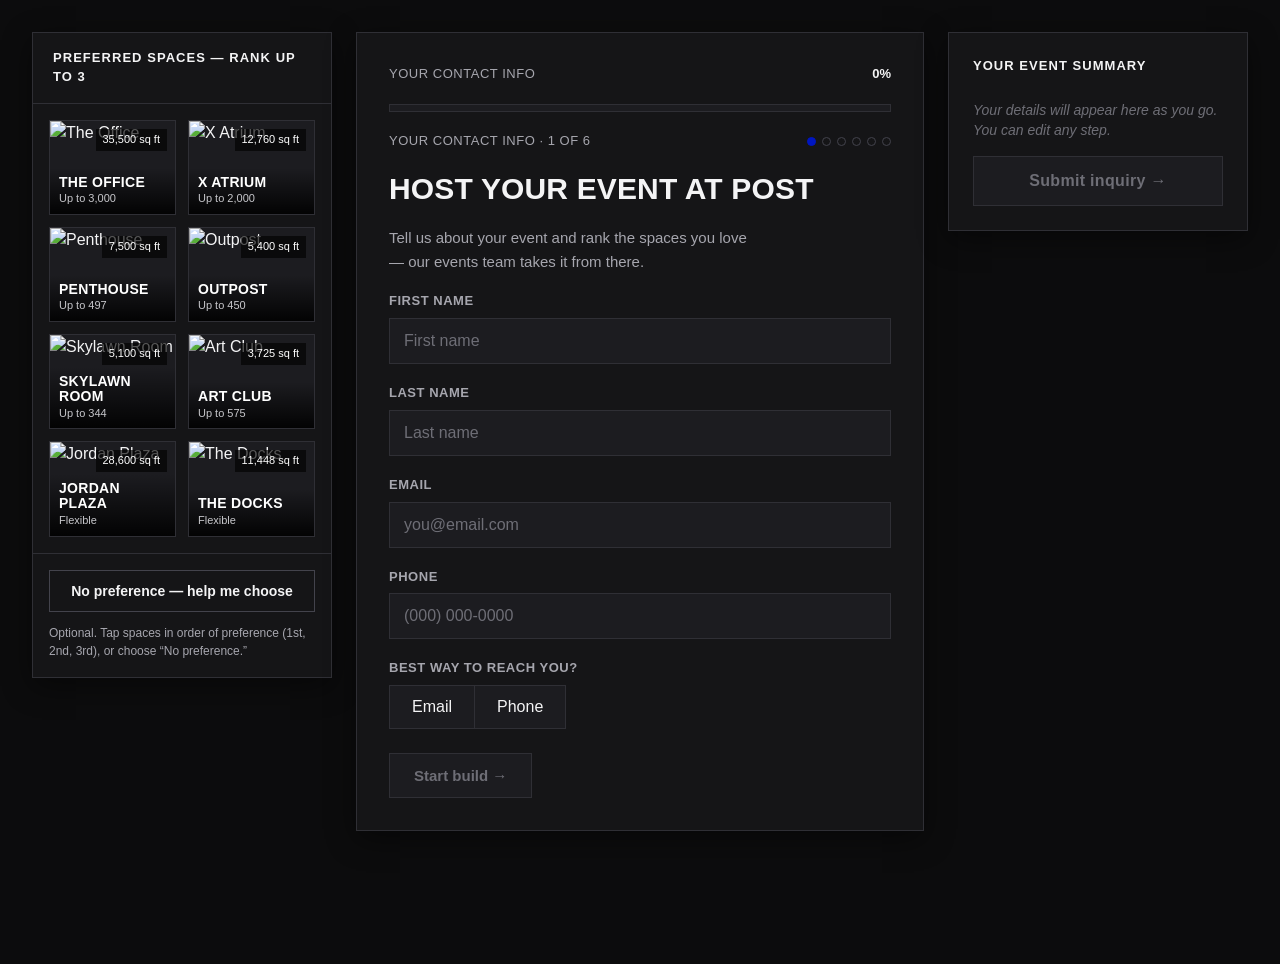
==== src/index.html @ c073edd9 "POST venue-rental inquiry form — initial commit Vanilla HTML/CSS/JS multi-step inquiry form for post" ====
<!DOCTYPE html>
<html lang="en">
<head>
  <meta charset="utf-8">
  <meta name="viewport" content="width=device-width, initial-scale=1">
  <title>POST Venue Rental — Inquiry Form (preview)</title>

  <!-- POST brand font: Adobe Fonts kit (neue-haas-grotesk-display).
       Same kit the live posthtx.com site loads. In Webflow this is already
       injected site-wide via Project Settings → Fonts, so the embed doesn't
       need this link — it's here only so the standalone preview renders right. -->
  <link rel="stylesheet" href="https://use.typekit.net/wnx0ooa.css">

  <!-- Local preview path. In production these are referenced from the CDN:
       https://cdn.lovettgroup.com/posthtx/venuerental/css/inquiry-form.css?v0.1

       PREVIEW MUST BE SERVED OVER HTTP (not file://) — the app fetches
       data/venues.json, which browsers block on file://. From src/ run:
         python3 -m http.server 8765
       then open http://localhost:8765/index.html -->
  <link rel="stylesheet" href="css/inquiry-form.css">

  <!-- Page chrome for the standalone preview only (not part of the embed).
       Dark full-height page so the form's dark theme fills the viewport. -->
  <style>
    html, body { height: 100%; margin: 0; }
    body { background: #0c0c0d; padding: 32px; }
    @media screen and (max-width: 600px) { body { padding: 0; } }
  </style>
</head>
<body>

  <!-- ===== Mount point. This single div is what gets embedded in Webflow. ===== -->
  <div data-pvr-root></div>

  <!-- Load order matters: config + adapter BEFORE the app. -->
  <script src="js/config.js"></script>
  <script src="js/integrations/event-temple.js"></script>
  <script src="js/inquiry-form.js"></script>
</body>
</html>
---- src/css/inquiry-form.css ----
/* ============================================================================
 * POST Venue Rental — Inquiry Form  ·  DARK design system
 * ----------------------------------------------------------------------------
 * One token set, applied consistently. Edit tokens, not individual rules.
 *   - DARK surfaces, POST blue accent, POST sky solid progress.
 *   - ONE border token (--border) used everywhere (panels, inputs, table, etc).
 *   - SHARP corners (no radius) — except step dots, which are round.
 *   - Base font-weight 500; display headings 700.
 *   - Buttons: two variants only — .btn--primary (blue) / .btn--ghost (outline).
 *   - 4px spacing scale (--sp1..--sp8).
 * Everything namespaced under .pvr.
 * ========================================================================== */

.pvr {
  /* ---- Brand ---- */
  --post-blue: #0016c1;
  --post-sky: #2db2eb;
  --post-shop: #34885d;
  --post-work: #994b03;
  --post-music: #676767;
  --pink: #f54544;
  --link-hover: #c6e6ff;
  --white: #fff;
  --black: #000;

  /* ---- Surfaces (dark) ---- */
  --bg: #0c0c0d;            /* page */
  --surface: #151517;       /* blocks / panels */
  --surface-2: #1c1c20;     /* insets: inputs, chips, tags */
  --surface-3: #26262b;     /* hover */
  --border: #2f2f35;        /* THE border — hairlines everywhere */
  --border-2: #43434c;      /* stronger: ghost-button outline, focus ring base */

  /* ---- Text ---- */
  --text: #f4f4f5;
  --text-soft: #a6a6ae;
  --text-faint: #6e6e76;

  /* ---- Intent ---- */
  --accent: var(--post-blue);
  --accent-hover: #1a2ee0;
  --accent-tint: rgba(0, 22, 193, .24);
  --on-accent: #fff;
  --progress: var(--post-sky);   /* solid, no gradient */
  --danger: var(--pink);

  /* ---- Type ---- */
  --font: 'neue-haas-grotesk-display', arial, helvetica, sans-serif;
  --fw: 500;            /* regular text */
  --fw-semi: 600;       /* labels / buttons */
  --fw-bold: 700;       /* display headings */

  /* ---- Spacing (4px scale) ---- */
  --sp1: 4px; --sp2: 8px; --sp3: 12px; --sp4: 16px; --sp5: 20px; --sp6: 24px; --sp7: 32px; --sp8: 40px;

  width: 100%;
  font-family: var(--font);
  font-size: 16px;
  font-weight: var(--fw);
  line-height: 1.45;
  color: var(--text);
  background: var(--bg);
}

.pvr *, .pvr *::before, .pvr *::after { box-sizing: border-box; margin: 0; padding: 0; }
.pvr button, .pvr input, .pvr select, .pvr textarea { font-family: inherit; font-weight: var(--fw); }
.sr-only { position: absolute; width: 1px; height: 1px; padding: 0; margin: -1px; overflow: hidden; clip: rect(0, 0, 0, 0); white-space: nowrap; border: 0; }

/* ============================ LAYOUT ============================ */
.pvr .app {
  display: grid;
  grid-template-columns: minmax(300px, 24%) 1fr minmax(300px, 24%);
  align-items: start;
  gap: var(--sp6);
  position: relative;
}
.pvr .panel-left,
.pvr .panel-mid,
.pvr .panel-right {
  background: var(--surface);
  border: 1px solid var(--border);
  box-shadow: 0 8px 28px rgba(0, 0, 0, .45);
}
.pvr .panel-left  { overflow: hidden; }
.pvr .panel-mid   { padding: var(--sp7); display: flex; flex-direction: column; gap: var(--sp5); min-height: 560px; }
.pvr .panel-right { padding: var(--sp6); display: flex; flex-direction: column; }
.pvr .panel-header {
  padding: var(--sp4) var(--sp5); border-bottom: 1px solid var(--border);
  font-size: 13px; letter-spacing: .08em; text-transform: uppercase; color: var(--text); font-weight: var(--fw-semi);
}

/* ============================ BUTTONS ============================
 * Two variants applied to the concrete classes the markup uses.
 * primary  → .btn-next, .submit-btn, .lb-select-btn, mobile next/submit
 * ghost    → .btn-back, .no-pref-btn, .lb-close, .vctrl, mobile back
 * ================================================================ */
.pvr .btn-next, .pvr .submit-btn, .pvr .lb-select-btn,
.pvr .btn-back, .pvr .no-pref-btn {
  font-family: var(--font); font-weight: var(--fw-semi); cursor: pointer; transition: background .12s, border-color .12s, color .12s;
}
/* primary */
.pvr .btn-next, .pvr .submit-btn, .pvr .lb-select-btn {
  background: var(--accent); border: 1px solid var(--accent); color: var(--on-accent);
}
.pvr .btn-next:hover, .pvr .submit-btn:hover:not(:disabled), .pvr .lb-select-btn:hover { background: var(--accent-hover); border-color: var(--accent-hover); }
/* ghost / outline */
.pvr .btn-back, .pvr .no-pref-btn {
  background: transparent; border: 1px solid var(--border-2); color: var(--text);
}
.pvr .btn-back:hover, .pvr .no-pref-btn:hover { background: var(--surface-3); border-color: var(--text-faint); }
/* disabled (any button) */
.pvr .btn-next:disabled, .pvr .submit-btn:disabled { background: var(--surface-2); border-color: var(--border); color: var(--text-faint); cursor: default; }

/* ============================ PROGRESS ============================ */
.pvr .progress-row { display: flex; justify-content: space-between; align-items: center; }
.pvr .progress-bar-wrap { background: var(--surface-2); border: 1px solid var(--border); height: 8px; width: 100%; overflow: hidden; }
.pvr .progress-bar-fill { height: 100%; background: var(--progress); transition: width .4s; width: 0; }   /* solid */
.pvr .progress-label { font-size: 13px; color: var(--text-soft); letter-spacing: .04em; text-transform: uppercase; }
.pvr .progress-pct { font-size: 13px; color: var(--text); font-weight: var(--fw-semi); }

/* ============================ STEP CONTENT ============================ */
.pvr .q-card { background: transparent; border: none; padding: 0; flex: 1; display: flex; flex-direction: column; }
.pvr .q-card[hidden] { display: none; }
.pvr .q-card.center { justify-content: center; align-items: center; text-align: center; gap: var(--sp4); }
.pvr .step-head { display: flex; justify-content: space-between; align-items: center; margin-bottom: var(--sp5); }
.pvr .step-indicator { display: flex; gap: 6px; }
.pvr .step-dot { width: 9px; height: 9px; border-radius: 50%; border: 1px solid var(--border-2); background: transparent; }   /* round */
.pvr .step-dot.active { background: var(--accent); border-color: var(--accent); }
.pvr .step-dot.done { background: var(--text-soft); border-color: var(--text-soft); }
.pvr .q-title { font-size: 13px; color: var(--text-soft); margin-bottom: var(--sp1); letter-spacing: .06em; text-transform: uppercase; font-weight: var(--fw-semi); }
.pvr .q-text { font-size: 30px; color: var(--text); font-weight: var(--fw-bold); letter-spacing: .005em; line-height: 1.18; margin-bottom: var(--sp5); }

/* options / chips */
.pvr .q-options { display: flex; flex-wrap: wrap; gap: var(--sp2); }
.pvr .q-opt {
  padding: 11px 16px; border: 1px solid var(--border); background: var(--surface-2);
  font-size: 16px; color: var(--text); cursor: pointer; transition: background .12s, border-color .12s; white-space: nowrap;
}
.pvr .q-opt:hover { background: var(--surface-3); border-color: var(--border-2); }
.pvr .q-opt.selected { background: var(--accent-tint); border-color: var(--accent); color: var(--white); }

/* form fields */
.pvr .q-fields { display: flex; flex-direction: column; }
.pvr .field-block { display: flex; flex-direction: column; margin-bottom: var(--sp5); }
.pvr .field-block:last-of-type { margin-bottom: 0; }
.pvr .field-block .q-text { font-size: 22px; margin-bottom: var(--sp4); }
.pvr .field-label { font-size: 13px; color: var(--text-soft); letter-spacing: .04em; text-transform: uppercase; margin-bottom: 7px; display: block; font-weight: var(--fw-semi); }
.pvr .q-input {
  width: 100%; background: var(--surface-2); border: 1px solid var(--border); border-radius: 0;
  padding: 13px 14px; color: var(--text); font-size: 16px; outline: none; transition: border-color .12s;
}
.pvr .q-input:focus { border-color: var(--accent); }
.pvr .q-input::placeholder { color: var(--text-faint); }
.pvr .q-input[hidden] { display: none; }
.pvr .q-input[type="date"]::-webkit-calendar-picker-indicator { filter: invert(1); opacity: .6; cursor: pointer; }
.pvr .q-select {
  appearance: none; -webkit-appearance: none; cursor: pointer; padding-right: 34px;
  background-image: url("data:image/svg+xml,%3Csvg xmlns='http://www.w3.org/2000/svg' width='12' height='7' viewBox='0 0 12 7'%3E%3Cpath d='M1 1l5 5 5-5' stroke='%23a6a6ae' stroke-width='1.5' fill='none'/%3E%3C/svg%3E");
  background-repeat: no-repeat; background-position: right 14px center;
}
.pvr .q-select option { background: var(--surface-2); color: var(--text); }
.pvr .q-textarea { resize: vertical; min-height: 110px; line-height: 1.5; }

/* segmented toggle */
.pvr .seg { display: inline-flex; flex-wrap: wrap; border: 1px solid var(--border); width: fit-content; }
.pvr .seg-btn { padding: 12px 22px; border: none; border-right: 1px solid var(--border); background: var(--surface-2); color: var(--text); font-size: 16px; cursor: pointer; transition: background .12s; }
.pvr .seg-btn:last-child { border-right: none; }
.pvr .seg-btn:hover { background: var(--surface-3); }
.pvr .seg-btn.selected { background: var(--accent); color: var(--on-accent); }

/* date mode */
.pvr .datemode-seg { margin-bottom: var(--sp4); }
.pvr .dm-panel { display: flex; flex-direction: column; gap: 6px; }
.pvr .dm-flex { flex-direction: row; gap: var(--sp3); }
.pvr .dm-flex > div { flex: 1; }

/* nav row */
.pvr .nav-row { display: flex; gap: var(--sp3); margin-top: auto; padding-top: var(--sp6); align-items: center; justify-content: space-between; }
.pvr .btn-next, .pvr .btn-back { padding: 13px 24px; font-size: 15px; }
.pvr .nav-hint { font-size: 14px; color: var(--text-soft); font-style: italic; }

/* done */
.pvr .display-xl { font-size: 38px; color: var(--text); font-weight: var(--fw-bold); line-height: 1.15; }
.pvr .display-lg { font-size: 28px; color: var(--text); font-weight: var(--fw-bold); }
.pvr .blurb { font-size: 15px; color: var(--text-soft); line-height: 1.6; max-width: 360px; }
.pvr .done-check { font-size: 48px; color: var(--progress); }

/* ============================ VENUES ============================ */
.pvr .venue-grid { display: grid; grid-template-columns: 1fr 1fr; gap: var(--sp3); padding: var(--sp4); }
.pvr .venue-card { position: relative; cursor: pointer; overflow: hidden; aspect-ratio: 4/3; background: var(--surface-2); border: 1px solid var(--border); }
.pvr .venue-card.selected { border-color: var(--accent); outline: 2px solid var(--accent); outline-offset: -3px; }
.pvr .venue-card img { width: 100%; height: 100%; object-fit: cover; display: block; transition: transform .25s, filter .2s; }
.pvr .venue-card:hover img { transform: scale(1.05); filter: brightness(.4) blur(2px); }
.pvr .venue-label { position: absolute; bottom: 0; left: 0; right: 0; z-index: 2; padding: 7px 9px; background: linear-gradient(transparent, rgba(0, 0, 0, .9)); display: flex; flex-direction: column; gap: 1px; }
.pvr .venue-name { font-size: 14px; color: var(--white); font-weight: var(--fw-semi); letter-spacing: .02em; text-transform: uppercase; line-height: 1.1; }
.pvr .venue-cap { font-size: 11px; color: #c8c8cc; }
.pvr .venue-count { position: absolute; top: 8px; right: 8px; z-index: 2; background: rgba(0, 0, 0, .65); color: #fff; font-size: 11px; padding: 3px 7px; }
.pvr .venue-rank { position: absolute; top: 0; left: 0; z-index: 3; width: 26px; height: 26px; background: var(--accent); color: var(--on-accent); font-size: 13px; font-weight: var(--fw-bold); display: flex; align-items: center; justify-content: center; }
.pvr .venue-rank[hidden] { display: none; }
.pvr .venue-preview-btn { position: absolute; top: 50%; left: 50%; transform: translate(-50%, -50%) scale(.96); z-index: 3; background: var(--surface); color: var(--text); font-size: 13px; font-weight: var(--fw-semi); padding: 10px 16px; cursor: pointer; border: 1px solid var(--border-2); opacity: 0; transition: opacity .2s, transform .2s, background .12s; }
.pvr .venue-card:hover .venue-preview-btn { opacity: 1; transform: translate(-50%, -50%) scale(1); }
.pvr .venue-preview-btn:hover { background: var(--surface-3); }
.pvr .venue-foot { padding: var(--sp4); border-top: 1px solid var(--border); }
.pvr .no-pref-btn { width: 100%; padding: 12px; margin-bottom: var(--sp3); font-size: 14px; }
.pvr .no-pref-btn.active { background: var(--accent-tint); border-color: var(--accent); color: var(--white); }
.pvr .venue-foot p { font-size: 12px; color: var(--text-soft); line-height: 1.55; }
.pvr .venue-note { margin-top: var(--sp2); font-size: 12px; color: var(--danger); line-height: 1.5; }
.pvr .venue-note[hidden] { display: none; }
.pvr .venue-error { padding: var(--sp6) var(--sp4); font-size: 13px; color: var(--text-soft); line-height: 1.6; }

/* ============================ SUMMARY ============================ */
.pvr .summary-title { font-size: 13px; letter-spacing: .08em; text-transform: uppercase; color: var(--text); font-weight: var(--fw-semi); margin-bottom: var(--sp4); }
.pvr [data-summary] { flex: 1; overflow-y: auto; }
.pvr .summary-line { display: flex; flex-direction: column; gap: 3px; padding: var(--sp3) 0; border-bottom: 1px solid var(--border); }
.pvr .summary-key { font-size: 12px; color: var(--text-soft); letter-spacing: .04em; text-transform: uppercase; display: flex; align-items: center; justify-content: space-between; gap: var(--sp2); }
.pvr .summary-edit { background: none; border: none; color: var(--post-sky); font-size: 12px; font-family: var(--font); letter-spacing: .03em; text-transform: uppercase; cursor: pointer; padding: 0; }
.pvr .summary-edit:hover { color: var(--link-hover); text-decoration: underline; }
.pvr .summary-val { font-size: 16px; color: var(--text); font-weight: var(--fw-semi); }
.pvr .summary-empty { font-size: 14px; color: var(--text-faint); font-style: italic; margin-top: var(--sp2); }
.pvr .summary-venues { display: flex; flex-direction: column; gap: 7px; margin-top: var(--sp1); }
.pvr .summary-venue { display: flex; align-items: center; gap: 9px; font-size: 16px; color: var(--text); }
.pvr .summary-venue-name { flex: 1; font-weight: var(--fw-semi); display: flex; align-items: center; gap: 6px; }
.pvr .summary-rank { flex-shrink: 0; width: 20px; height: 20px; background: var(--accent); color: var(--on-accent); font-size: 11px; font-weight: var(--fw-bold); display: flex; align-items: center; justify-content: center; }
.pvr .summary-warn { color: var(--danger); font-size: 13px; }
.pvr .venue-ctrls { display: flex; gap: var(--sp1); flex-shrink: 0; }
.pvr .vctrl { width: 26px; height: 26px; border: 1px solid var(--border); background: var(--surface-2); color: var(--text); font-size: 13px; line-height: 1; cursor: pointer; display: flex; align-items: center; justify-content: center; padding: 0; transition: background .12s; }
.pvr .vctrl:hover:not(:disabled) { background: var(--surface-3); }
.pvr .vctrl:disabled { opacity: .3; cursor: default; }
.pvr .vctrl-x:hover:not(:disabled) { background: var(--danger); color: var(--white); border-color: var(--danger); }
.pvr .summary-note { margin: var(--sp3) 0 2px; padding: 10px 12px; background: rgba(245, 69, 68, .12); border: 1px solid var(--danger); color: #ff9b9b; font-size: 12px; line-height: 1.5; }

/* persistent submit (bottom of summary) */
.pvr .submit-btn { width: 100%; margin-top: var(--sp4); padding: 15px; font-size: 16px; letter-spacing: .02em; flex-shrink: 0; }

/* mobile sticky bar (hidden on desktop) */
.pvr .mobile-bar { display: none; }

/* ============================ LIGHTBOX ============================ */
.pvr .lightbox { position: absolute; inset: 0; background: rgba(8, 8, 10, .96); z-index: 100; display: none; flex-direction: column; }
.pvr .lightbox.open { display: flex; }
.pvr .lb-header { display: flex; align-items: center; justify-content: space-between; padding: var(--sp3) var(--sp4); border-bottom: 1px solid var(--border); flex-shrink: 0; }
.pvr .lb-actions { display: flex; gap: var(--sp2); align-items: center; }
.pvr .lb-venue-name { font-size: 16px; color: var(--text); font-weight: var(--fw-semi); letter-spacing: .02em; }
.pvr .lb-select-btn { padding: 9px 16px; font-size: 14px; font-weight: var(--fw-semi); }
.pvr .lb-select-btn.is-selected { background: var(--post-shop); border-color: var(--post-shop); }
.pvr .lb-close { background: transparent; border: 1px solid var(--border-2); color: var(--text); font-size: 20px; cursor: pointer; width: 34px; height: 34px; display: flex; align-items: center; justify-content: center; line-height: 1; transition: background .12s; }
.pvr .lb-close:hover { background: var(--surface-3); }
.pvr .lb-thumbstrip { display: flex; gap: var(--sp2); padding: var(--sp3) var(--sp4); border-bottom: 1px solid var(--border); overflow-x: auto; flex-shrink: 0; scrollbar-width: none; }
.pvr .lb-thumbstrip::-webkit-scrollbar { display: none; }
.pvr .lb-thumb { width: 92px; height: 60px; object-fit: cover; cursor: pointer; opacity: .5; border: 1px solid var(--border); flex-shrink: 0; transition: opacity .15s; }
.pvr .lb-thumb.active { opacity: 1; border-color: var(--accent); }
.pvr .lb-thumb:hover { opacity: .85; }
.pvr .lb-main { flex: 1; display: flex; align-items: center; justify-content: center; position: relative; overflow: hidden; background: #000; }
.pvr .lb-img { max-width: 100%; max-height: 100%; object-fit: contain; display: block; }
.pvr .lb-arrow { position: absolute; top: 50%; transform: translateY(-50%); background: rgba(0, 0, 0, .6); border: 1px solid var(--border-2); width: 42px; height: 42px; display: flex; align-items: center; justify-content: center; cursor: pointer; color: var(--text); font-size: 18px; user-select: none; transition: background .12s; }
.pvr .lb-arrow:hover { background: var(--surface-3); }
.pvr .lb-arrow.left { left: var(--sp4); }
.pvr .lb-arrow.right { right: var(--sp4); }
.pvr .lb-caption { padding: 10px var(--sp4); font-size: 13px; color: var(--text-soft); text-align: center; flex-shrink: 0; }
.pvr .lb-details { flex-shrink: 0; padding: var(--sp4); border-top: 1px solid var(--border); background: var(--surface); }
.pvr .vd-rows { display: grid; grid-template-columns: repeat(auto-fit, minmax(130px, 1fr)); gap: 10px 20px; margin-bottom: var(--sp4); }
.pvr .vd-row { display: flex; flex-direction: column; gap: 2px; }
.pvr .vd-k { font-size: 11px; color: var(--text-soft); letter-spacing: .05em; text-transform: uppercase; }
.pvr .vd-v { font-size: 16px; color: var(--text); font-weight: var(--fw-semi); }
.pvr .vd-block { margin-top: var(--sp3); }
.pvr .vd-block-label { font-size: 11px; color: var(--text-soft); letter-spacing: .05em; text-transform: uppercase; margin-bottom: 7px; }
.pvr .vd-chips { display: flex; flex-wrap: wrap; gap: 7px; }
.pvr .vd-chip { font-size: 13px; color: var(--text); background: var(--surface-2); border: 1px solid var(--border); padding: 5px 11px; }
.pvr .vd-chip-none { color: var(--text-faint); font-style: italic; border-style: dashed; }
.pvr .vd-best { font-size: 14px; color: var(--text); line-height: 1.5; }
.pvr .vd-note { margin-top: var(--sp4); padding: 10px 12px; background: rgba(245, 69, 68, .12); border: 1px solid var(--danger); color: #ff9b9b; font-size: 13px; line-height: 1.5; }

/* ============================ RESPONSIVE ============================ */
@media screen and (max-width: 1200px) {
  .pvr .app { grid-template-columns: minmax(260px, 28%) 1fr minmax(260px, 28%); }
  .pvr .panel-mid { padding: var(--sp6); }
  .pvr .q-text { font-size: 26px; }
}
@media screen and (max-width: 991px) {
  .pvr { padding-bottom: 72px; }
  .pvr .app { grid-template-columns: 1fr; }
  .pvr .panel-left { order: 1; }
  .pvr .panel-mid { order: 2; }
  .pvr .panel-right { order: 3; }
  .pvr .venue-grid { grid-template-columns: 1fr 1fr 1fr; }
  .pvr .nav-row { display: none; }
  .pvr .submit-btn { display: none; }

  .pvr .mobile-bar { display: flex; gap: var(--sp2); position: fixed; left: 0; right: 0; bottom: 0; z-index: 200; padding: var(--sp3) var(--sp4); background: var(--surface); border-top: 1px solid var(--border); }
  .pvr .mobile-bar button { flex: 1; padding: 15px; font-size: 16px; cursor: pointer; font-family: var(--font); font-weight: var(--fw-semi); border: 1px solid var(--border-2); background: transparent; color: var(--text); }
  .pvr .mobile-bar .mb-back { flex: 0 0 96px; }
  .pvr .mobile-bar .mb-next, .pvr .mobile-bar .mb-submit { background: var(--accent); color: var(--on-accent); border-color: var(--accent); }
  .pvr .mobile-bar button:disabled { background: var(--surface-2); border-color: var(--border); color: var(--text-faint); cursor: default; }
}
@media screen and (max-width: 600px) {
  .pvr .panel-mid { padding: var(--sp5); }
  .pvr .q-text { font-size: 24px; }
  .pvr .venue-grid { grid-template-columns: 1fr 1fr; }
  .pvr .dm-flex { flex-direction: column; }
}
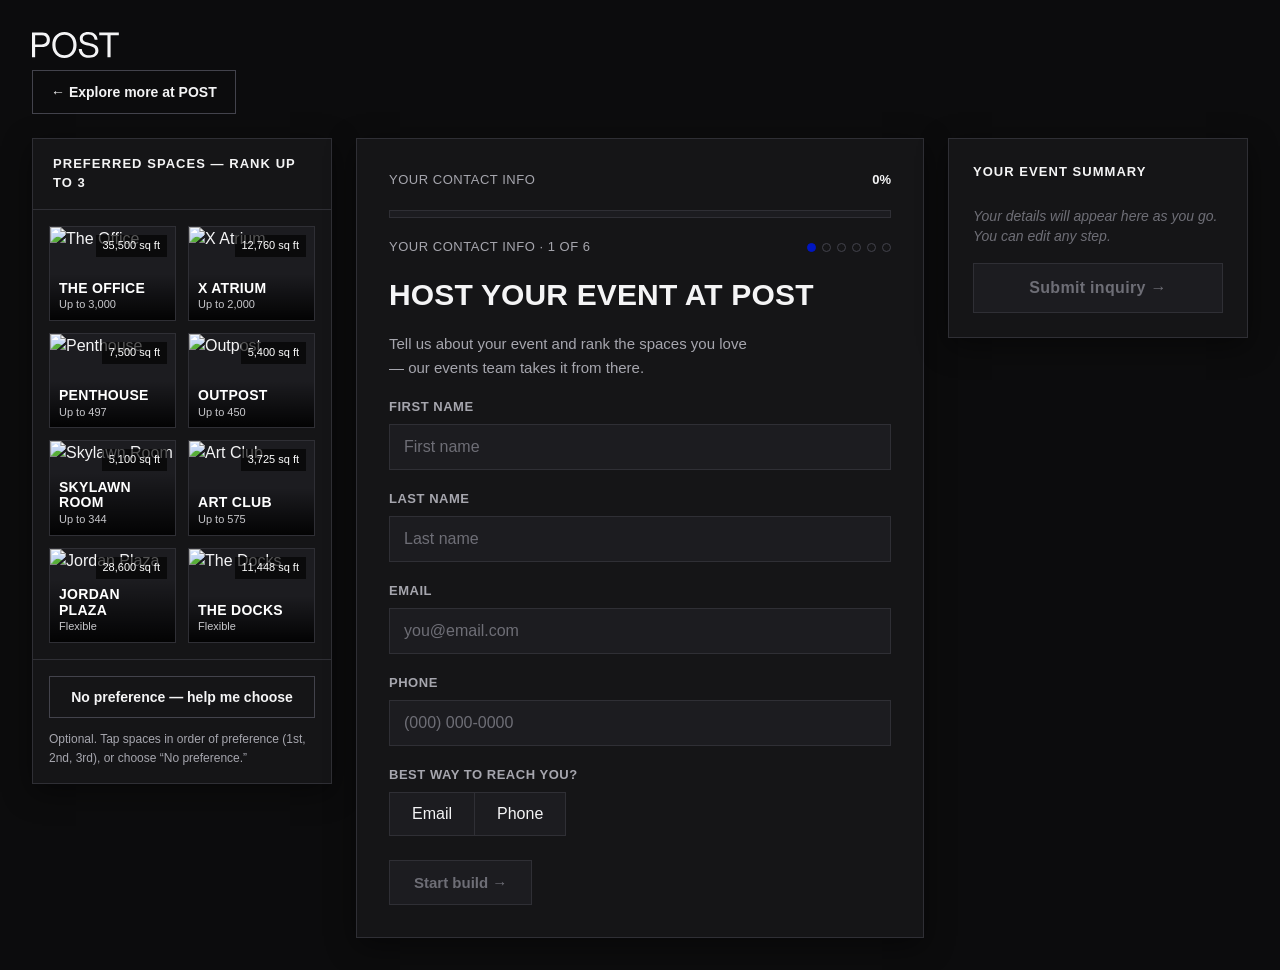
==== commit 1486a70c: "Fix mobile edge spacing: component-owned gutter Move the page gutter into .pvr (32px desktop / 16px " ====
--- a/src/index.html
+++ b/src/index.html
@@ -24,8 +24,7 @@
        Dark full-height page so the form's dark theme fills the viewport. -->
   <style>
     html, body { height: 100%; margin: 0; }
-    body { background: #0c0c0d; padding: 32px; }
-    @media screen and (max-width: 600px) { body { padding: 0; } }
+    body { background: #0c0c0d; }   /* gutter is owned by .pvr so the embed matches */
   </style>
 </head>
 <body>
--- a/src/css/inquiry-form.css
+++ b/src/css/inquiry-form.css
@@ -54,6 +54,8 @@
   --sp1: 4px; --sp2: 8px; --sp3: 12px; --sp4: 16px; --sp5: 20px; --sp6: 24px; --sp7: 32px; --sp8: 40px;
 
   width: 100%;
+  box-sizing: border-box;
+  padding: 32px;            /* component-owned gutter (so it never touches edges, embed or preview) */
   font-family: var(--font);
   font-size: 16px;
   font-weight: var(--fw);
@@ -65,6 +67,19 @@
 .pvr *, .pvr *::before, .pvr *::after { box-sizing: border-box; margin: 0; padding: 0; }
 .pvr button, .pvr input, .pvr select, .pvr textarea { font-family: inherit; font-weight: var(--fw); }
 .sr-only { position: absolute; width: 1px; height: 1px; padding: 0; margin: -1px; overflow: hidden; clip: rect(0, 0, 0, 0); white-space: nowrap; border: 0; }
+
+/* ============================ TOP BAR ============================ */
+.pvr .pvr-topbar { display: flex; flex-direction: column; align-items: flex-start; gap: var(--sp3); margin-bottom: var(--sp6); }
+.pvr .pvr-logo { display: inline-flex; align-items: center; color: var(--text); text-decoration: none; transition: color .12s; }
+.pvr .pvr-logo svg { height: 26px; width: auto; display: block; }
+.pvr .pvr-logo:hover { color: var(--text-soft); }
+.pvr .pvr-back {
+  display: inline-flex; align-items: center; gap: 6px; padding: 11px 18px;
+  border: 1px solid var(--border-2); background: transparent; color: var(--text);
+  font-family: var(--font); font-weight: var(--fw-semi); font-size: 14px; text-decoration: none;
+  transition: background .12s, border-color .12s;
+}
+.pvr .pvr-back:hover { background: var(--surface-3); border-color: var(--text-faint); }
 
 /* ============================ LAYOUT ============================ */
 .pvr .app {
@@ -152,6 +167,7 @@
 .pvr .q-input:focus { border-color: var(--accent); }
 .pvr .q-input::placeholder { color: var(--text-faint); }
 .pvr .q-input[hidden] { display: none; }
+.pvr .q-input[type="date"] { cursor: pointer; }   /* whole field opens the picker */
 .pvr .q-input[type="date"]::-webkit-calendar-picker-indicator { filter: invert(1); opacity: .6; cursor: pointer; }
 .pvr .q-select {
   appearance: none; -webkit-appearance: none; cursor: pointer; padding-right: 34px;
@@ -178,6 +194,9 @@
 .pvr .nav-row { display: flex; gap: var(--sp3); margin-top: auto; padding-top: var(--sp6); align-items: center; justify-content: space-between; }
 .pvr .btn-next, .pvr .btn-back { padding: 13px 24px; font-size: 15px; }
 .pvr .nav-hint { font-size: 14px; color: var(--text-soft); font-style: italic; }
+/* last-step submit living in the builder nav-row (desktop): compact, right-aligned
+   — overrides the full-width summary-panel .submit-btn. Hidden on mobile with .nav-row. */
+.pvr .submit-btn.nav-submit { width: auto; margin-top: 0; padding: 13px 24px; font-size: 15px; flex-shrink: 0; }
 
 /* done */
 .pvr .display-xl { font-size: 38px; color: var(--text); font-weight: var(--fw-bold); line-height: 1.15; }
@@ -277,7 +296,7 @@
   .pvr .q-text { font-size: 26px; }
 }
 @media screen and (max-width: 991px) {
-  .pvr { padding-bottom: 72px; }
+  .pvr { padding: 16px 16px 84px; }   /* tighter gutter on mobile + room for the sticky bar */
   .pvr .app { grid-template-columns: 1fr; }
   .pvr .panel-left { order: 1; }
   .pvr .panel-mid { order: 2; }
